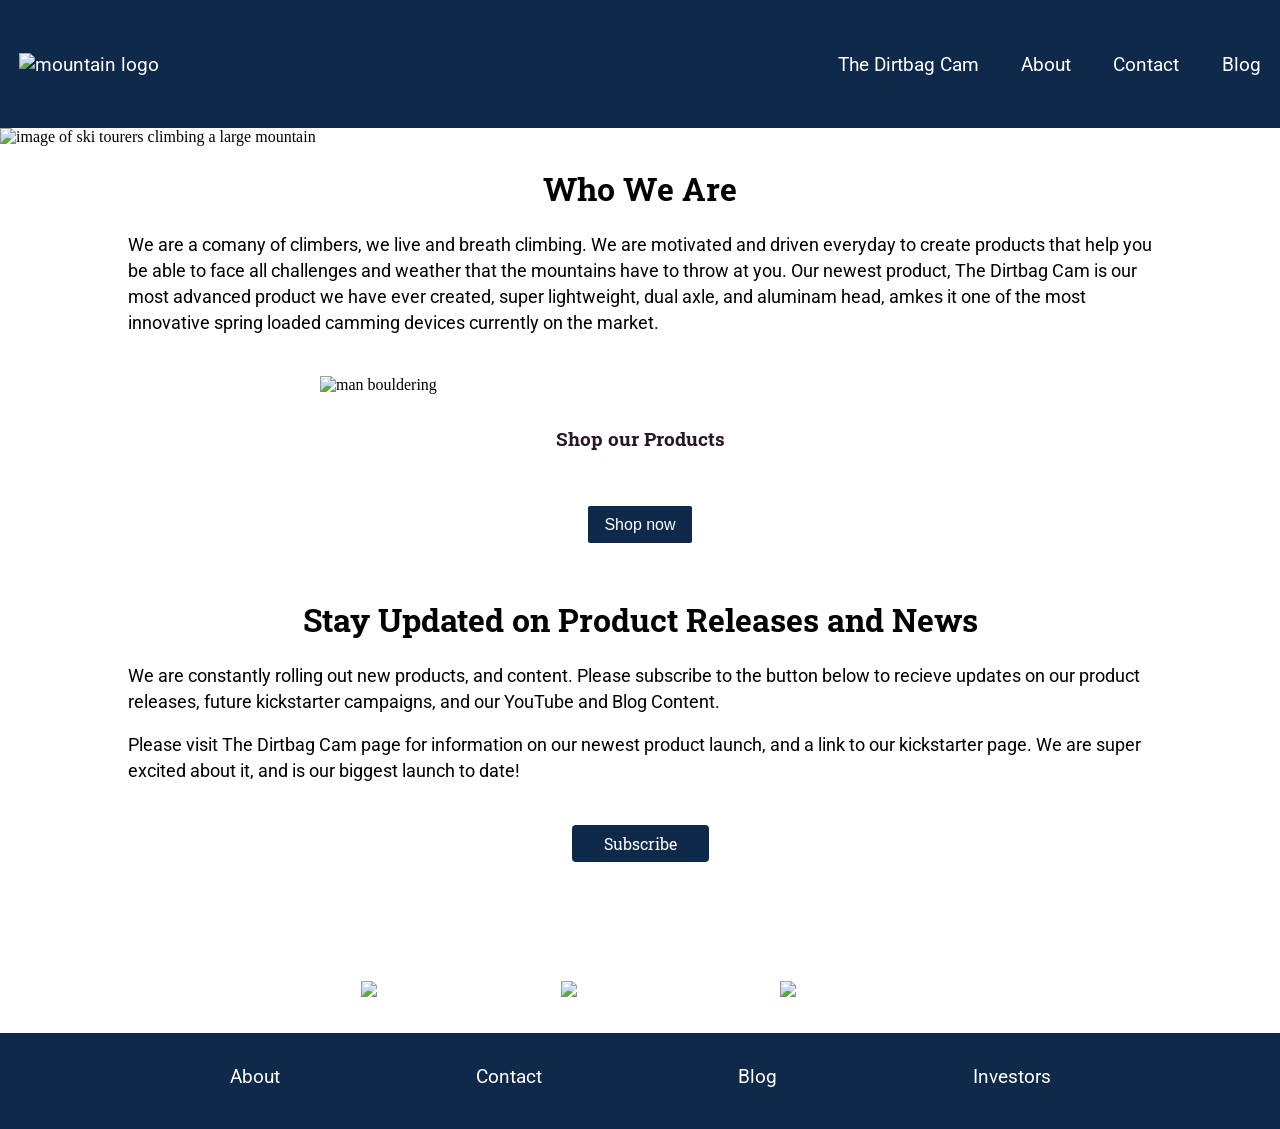
==== index.html @ a6dd9ecb "updated issues" ====
<!DOCTYPE html>
<html lang="en">
<head>
    <meta charset="UTF-8">
    <meta name="viewport" content="width=device-width, initial-scale=1.0">
    <meta http-equiv="X-UA-Compatible" content="ie=edge">
    <link rel="stylesheet" href="stylesheet.css" type="text/css">
    <link href="https://fonts.googleapis.com/css?family=Roboto|Roboto+Slab&display=swap" rel="stylesheet">
    <title>Dirtbag Climbing</title>
</head>
<body>
    <nav>
        <a href="index.html"><img class="logo" src="images/Dirtbag-Climbing-white.svg" alt="mountain logo"></a>
        <div class="nav-div">
            <a class="nav" href="cam.html">The Dirtbag Cam</a>
            <a class="nav" href="about.html">About</a>
            <a class="nav" href="contact.html">Contact</a>
            <a class="nav" href="blog.html">Blog</a>
        </div>
    </nav>
    <div class="home">
        <img src="images/ski-tour.jpg" alt="image of ski tourers climbing a large mountain">
    </div>
    <div class="about">
        <h1>Who We Are</h1>
        <p>We are a comany of climbers, we live and breath climbing. We are motivated and driven everyday to create products that help you be able to face all challenges and weather that the mountains have to throw at you. Our newest product, The Dirtbag Cam is our most advanced product we have ever created, super lightweight, dual axle, and aluminam head, amkes it one of the most innovative spring loaded camming devices currently on the market.</p>
    </div>
    <div class="home-main">
        <div class="home-sub">
            <img class="img-home" src="images/bouldering.jpg" alt="man bouldering">
            <div class="sub-sub">
                <h5>Shop our Products</h5>
                <a href="cam.html"><button class="subscribe-button">Shop now</button></a>
            </div>
        </div>
    </div>
    <div class="about">
        <h1>Stay Updated on Product Releases and News</h1>
        <p>We are constantly rolling out new products, and content. Please subscribe to the button below to recieve updates on our product releases, future kickstarter campaigns, and our YouTube and Blog Content.</p>
        <p>Please visit The Dirtbag Cam page for information on our newest product launch, and a link to our kickstarter page. We are super excited about it, and is our biggest launch to date!</p>
        <a href="#"><button class="cam-button">Subscribe</button></a>
    </div>
    <div class="footer-img">
        <a href="http://www.youtube.com"><img class="social-photo" src="images/youtube.png" alt="youtube logo"></a>
        <a href="http://www.instagram.com"><img class="social-photo" src="images/instagram.png" alt="instagram logo"></a>
        <a href="http://www.facebook.com"><img class="social-photo" src="images/facebook.png" alt="facebook logo"></a>
        </div>
        <footer>
            <a href="about.html">About</a>
            <a href="contact.html">Contact</a>
            <a href="blog.html">Blog</a>
            <a href="investors.html">Investors</a>
        </footer>    
    </html>
</body>
</html>
---- stylesheet.css ----
nav{
    background-color: #0e294a;
    height: 8rem;
    text-align: center;
    position: relative;
    display: flex;
    justify-content: space-between;
    align-items:center;
}
.nav{
    color: white; 
    font-family: 'Roboto', sans-serif;
    text-decoration: none;
    flex: 50%;
}
.logo{
    width:10rem;
    
}
a{
    color: white; 
    font-family: 'Roboto', sans-serif;
    text-decoration: none;
    padding-left: 1.2rem;
    padding-right: 1.2rem;
    font-size: 1.2rem;
}
a:hover{
    text-decoration: underline;
}
p{
    font-family: 'Roboto', sans-serif;
    font-size: 1rem;
    font-size: 1.1rem;
    line-height: 26px;
}
footer{
    background-color: #0e294a;
    height: 4rem;
    text-align: center;
    padding-top: 2rem;
}
.investors{
    margin: 2rem 5rem;
}
body{
    margin: 0;
    position: relative;
}
h2{
    text-align: center;
    font-family: 'Roboto Slab', serif;
    margin-bottom: .2rem;
    font-size: 30px;
}
.social-photo{
    width: 10%;
    height: 10%;
    margin: auto;
    padding: 1rem;
}
h1{
    font-family: 'Roboto Slab', serif;
    text-align: center;
}
hr{
    display: block;
    margin: 0 auto;
}
.careers{
    margin: 2rem 5rem;
}
.contact{
    font-family: 'Roboto Slab', serif;
    margin-bottom: .2rem;
    font-size: 30px;
}
.investor-button{
    background-color: #0e294a;
    padding: .5rem 2rem;
    text-decoration: none;
    font-family: 'Roboto Slab', serif;
    color: white;
    font-size: 16px;
    margin: auto;
    display: block;
    border-radius: 4px;
    border: none;
}
.footer-img{
    display: block;
    margin: 0 auto;
    text-align: center;
    margin-bottom: .8rem;
}
footer a{
    margin-top: 2rem;
}
.investor-img{
    width: 100%;
}
.cam{
    margin: 1rem 4rem;
}
.cam-intro{
    text-align: center;
}
.cam-button{
    background-color: #0e294a;
    padding: .5rem 2rem;
    text-decoration: none;
    font-family: 'Roboto Slab', serif;
    color: white;
    font-size: 16px;
    margin: auto;
    display: block;
    border-radius: 4px;
    border: none;
    margin-bottom: 2rem;
}
.tommy{
    display: block;
    width: 70%;
    margin: 0 auto;
}
.honold{
    width: 100%;
}
.about-img{
    width: 100%;
}
.intro-button{
    padding: .5rem 1.5rem;
    text-align: center;
    background-color: #113356;
    text-decoration: none;
    font-family: 'Roboto Slab', serif;
    color: white;
    border-radius: 4px;
    border: none;
    margin-left: 1rem;
    margin-right: 1rem;
}
.intro{
    display: block;
    text-align: center;
    margin: 0 auto;
}
.about{
    margin-left: 4rem;
    margin-right: 4rem;
    margin-bottom: 2.5rem;
}
h3{
    color: #0e294a;
    font-size: 1.5rem;
    font-family: 'Roboto Slab', serif;
}
.about-color{
    background-color: #291528;
    height: 10rem;
    width: 100%;
}
h4{
    color: white;
    text-align: center;
    font-family: 'Roboto Slab', serif;
    margin: 0;
    padding-top: 1rem;
}
.color{
    color: white;
    margin: 0;
    padding-top: .8rem;
}
.our-team{
    display: flex;
}
.sub-team{
    flex: 50%;
    margin-left: 2rem;
    margin-right: 2rem;
    margin-top: 2rem;
}
img{
    width: 100%;
}
h5{
    font-family: 'Roboto Slab', serif;
    font-size: 1.2rem;
    color: #291528;
    text-align: center;
}
h6{
    font-family: 'Roboto Slab', serif;
    font-size: 1rem;
}
.subscribe-button{
    background-color: #0e294a;
    color: white;
    text-align: center;
    font-size: 16px;
    border: none;
    border-radius: 2px;
    padding: .6rem 1rem;
    display: block;
    margin: 0 auto;
    text-align: center;
}
.form-button{
    background-color: #0e294a;
    color: white;
    font-family: 'Roboto', sans-serif;
    border: none;
    border-radius: 2px; 
    padding: .3rem 1rem;
}
label{
    font-family: 'Roboto', sans-serif;
    font-size: 1rem;
}
.contact-sub{
    margin-left: 4rem;
    margin-right: 4rem;
}
.contact{
    font-size: 2.5rem;
    text-align: center;
}
.line{
    margin-left: 4rem;
    margin-right: 4rem;
}
label{
    display: block;
    font-size: 1rem;
    font-family: 'Roboto', sans-serif;
}
form{
    margin-left: 4rem;
    margin-right: 4rem;
}
.intro-sub{
    margin: 0 auto;
    display: block;
}
.img-home{
    width: 50%;
    display: block;
    margin: 0 auto;
}
input[type=text]{
    border: #0e294a 5px;
    font-family: 'Roboto', sans-serif;
}
input[type=submit]{
    background-color: #0e294a;
    font-family: 'Roboto', sans-serif;
    text-decoration: none;
    display: block;
    padding: .3rem 1rem;
    color: white;
    border: none;
    margin-top: .5rem;
    text-align: center;
    margin: 0 auto;
    padding-bottom: 1rem;
}
input[type=reset]{
    background-color: #0e294a;
    font-family: 'Roboto', sans-serif;
    text-decoration: none;
    display: block;
    padding: .3rem 1rem;
    color: white;
    border: none;
    margin-top: .5rem;
    text-align: center;
    margin: 0 auto;
}
.home-sub{
    position: relative;
}
.sub-sub{
    margin-bottom: 2rem;
}
h2{
    font-family: 'Roboto Slab', serif;
}
.contact-form{
    text-align: center;
}
input textarea{
    width: 100%;
}
@media (max-width: 650px){
    .logo{
        left: -31rem;
    }
    .nav{
        font-size: .8rem;
        margin-right: .3rem;
        margin-left: .3rem;
    }
}
@media (min-width: 800px){
    .intro-sub{
        top: 22rem;
        right: 3rem;
    }
}
@media (min-width: 900px){
    .intro-sub{
        top: 22rem;
        right: 6rem;
    }
}
@media (min-width: 1000px){
    .investors{
        margin: 3rem 6rem;
        line-height: 29px;
    }
    .sub-team{
        flex: 50%;
        margin-left: 4rem;
        margin-right: 4rem;
        margin-top: 2rem;
    }
    .careers{
        margin: 3rem 6rem;
        line-height: 29px;
    }
    footer a{
        padding-left: 6rem;
        padding-right: 6rem;
    }
    .social-photo{
        width: 8%;
        height: 8%;
    }
    .contact-sub{
        margin-left: 10rem;
        margin-right: 10rem;
    }
    .line{
        margin-left: 8rem;
        margin-right: 8rem;
    }
    .intro-sub{
        top: 26rem;
        right: 7rem;
    }
    .about{
        margin-left: 8rem;
        margin-right: 8rem;
    }
    .our-team{
        margin-left: 8rem;
        margin-right: 8rem;
    }
    form{
        margin-left: 6rem;
        margin-right: 6rem;
    }
    .about-color{
        height: 13rem;
        padding-top: 1.5rem;
    }
}
@media (min-width: 1200px){
    .investors{
        margin: 4rem 6rem;
        line-height: 32px;
    }
    .careers{
        margin: 4rem 6rem;
        line-height: 32px;
    }
    .investor-button{
        padding: 1rem 4rem;
    }
    .social-photo{
        width: 6%;
        height: 6%;
    }
    .about-color{
        height: 15rem;
        padding-top: 2rem;
    }
    .intro-sub{
        top: 32rem;
        right: 15rem;
    }
    .cam{
        margin-left: 6rem;
        margin-right: 6rem;
    }
    .contact-form{
        margin-left: 6rem;
        margin-right: 6rem;
    }
    h3{
        font-size: 3.5rem;
        margin-left: 12rem;
        margin-right: 12rem;
    }
    .intro-button{
        padding: 1rem 4.5rem;
        margin-right: 1rem;
        margin-left: 3rem;
        font-size: 1.2rem;
    }
    input[type=submit]{
        padding: .5rem 1.2rem
    }
    input[type=reset]{
        padding: .5rem 1.2rem
    }
    .footer-img{
        margin-top: 3rem;
    }
}
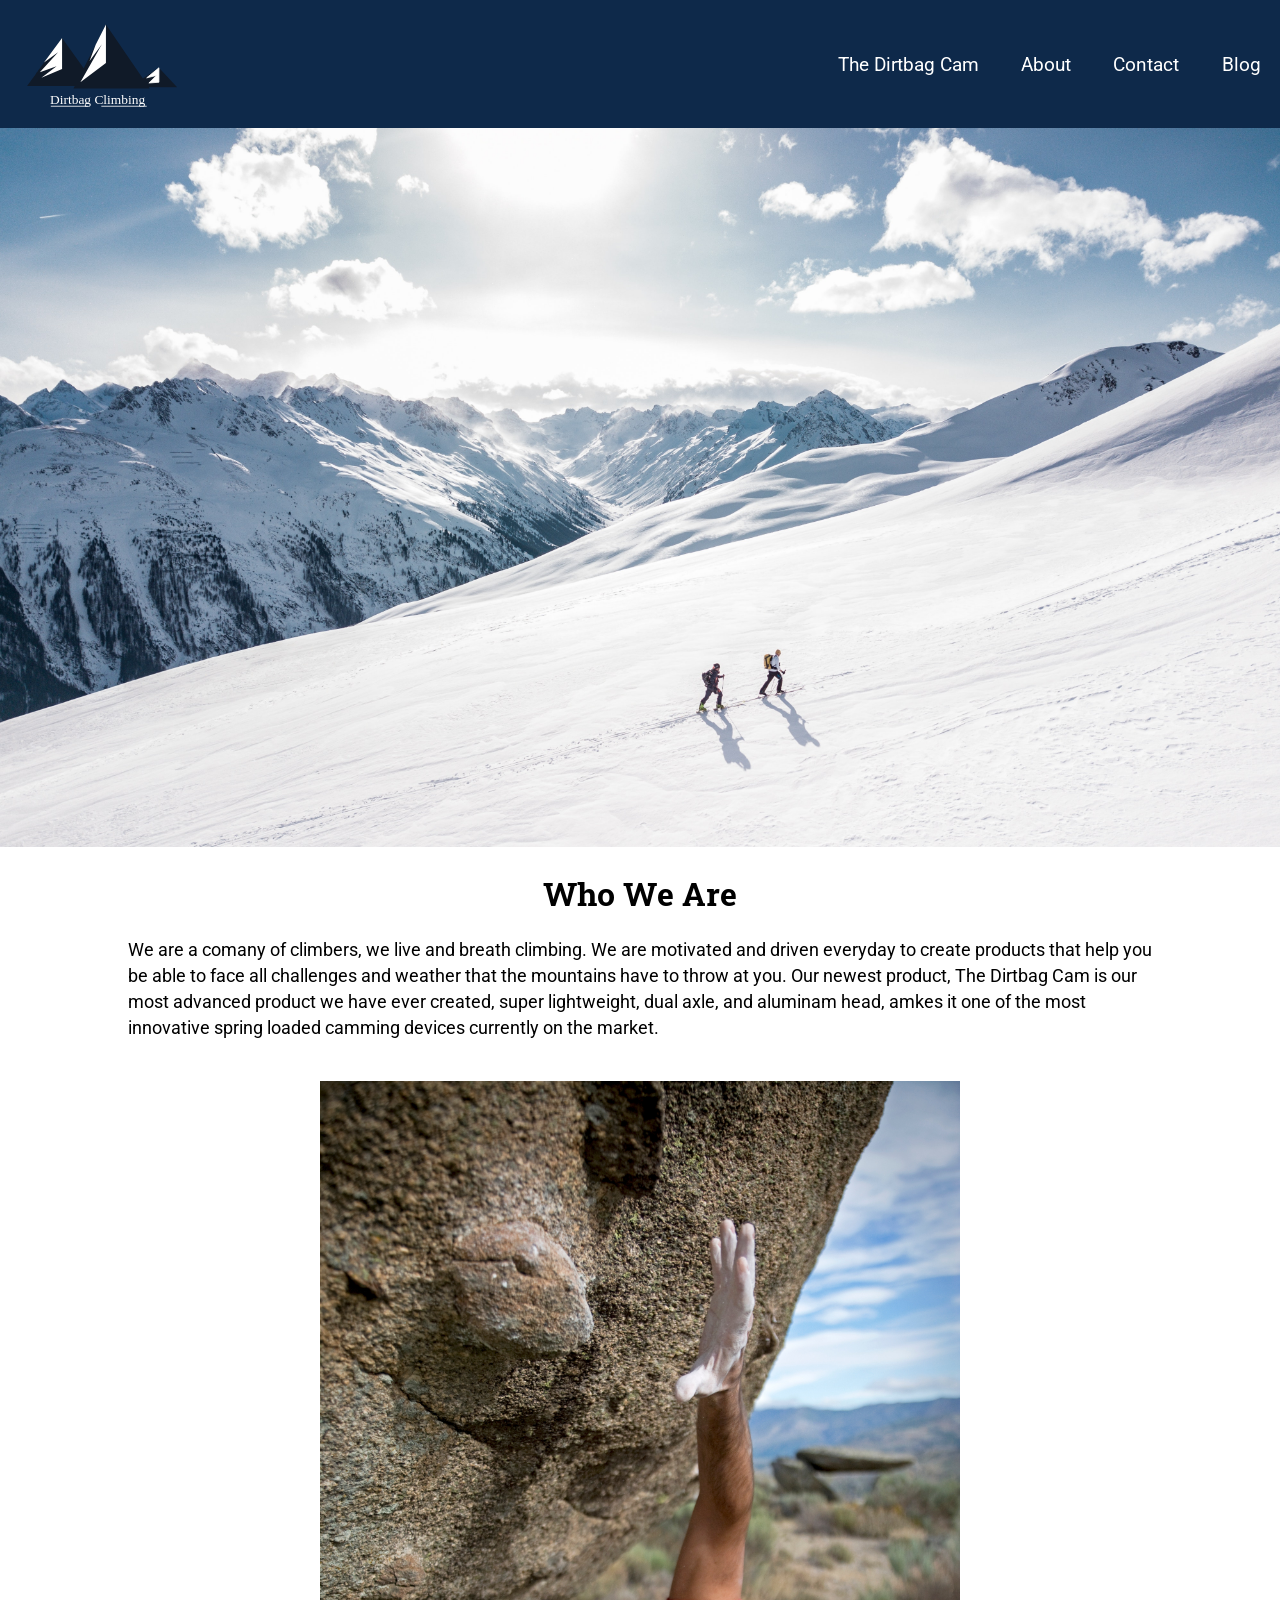
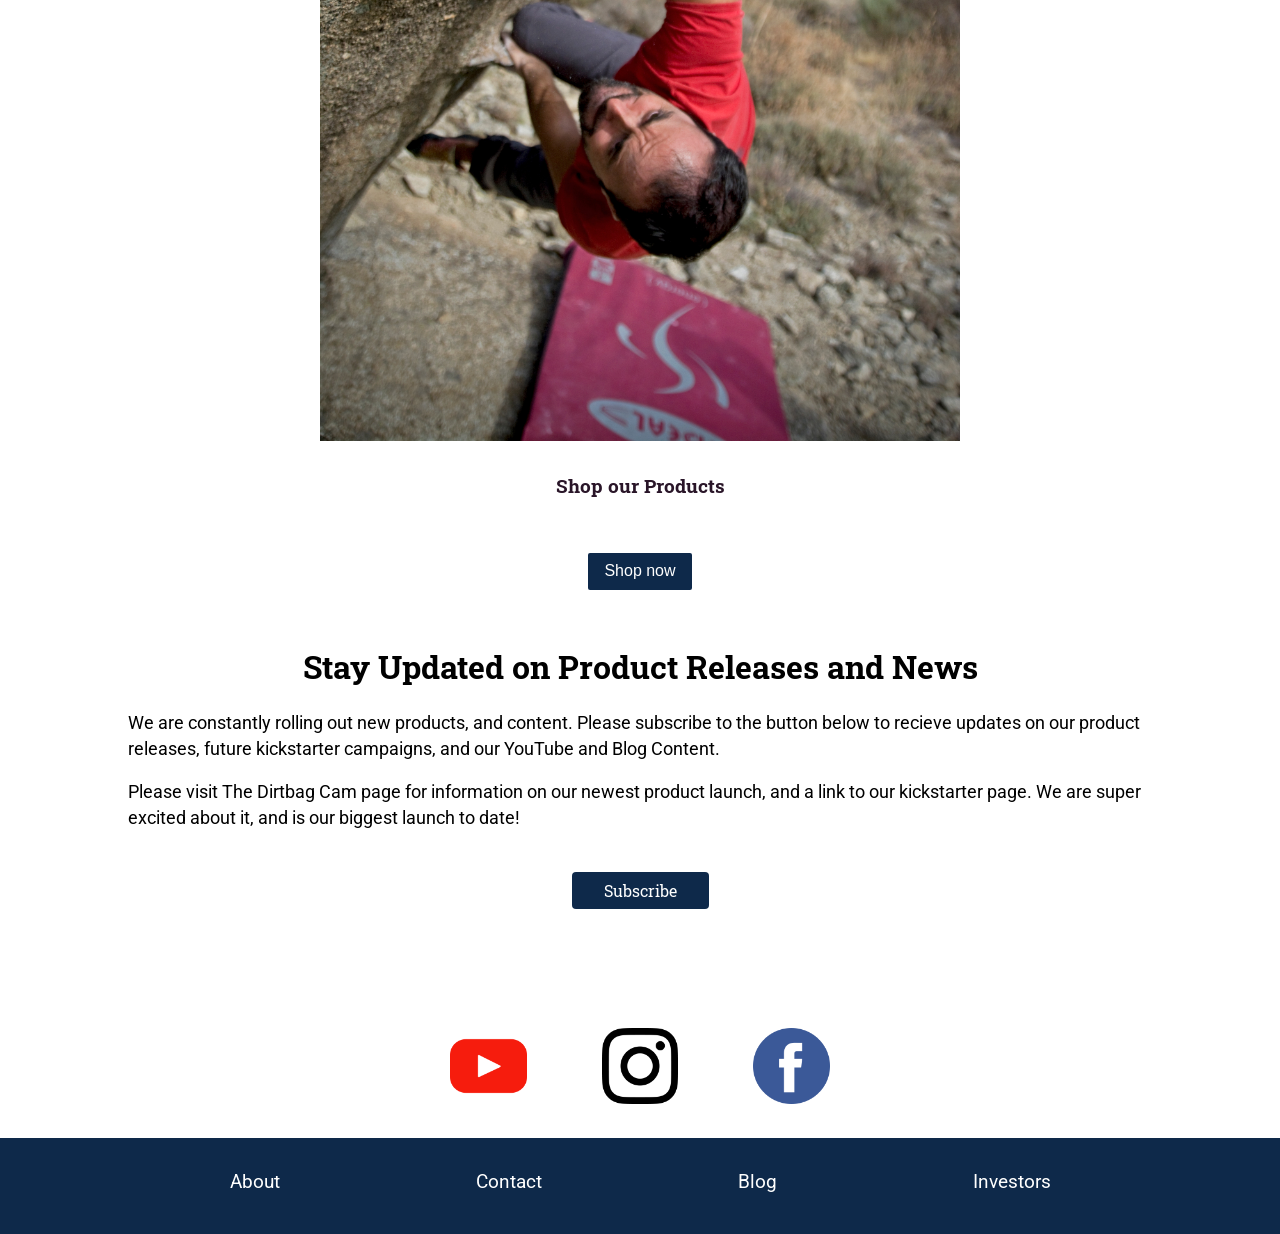
==== commit 5534480e: "updated images path" ====
--- a/index.html
+++ b/index.html
@@ -10,7 +10,7 @@
 </head>
 <body>
     <nav>
-        <a href="index.html"><img class="logo" src="images/Dirtbag-Climbing-white.svg" alt="mountain logo"></a>
+        <a href="index.html"><img class="logo" src="Images/Dirtbag-Climbing-white.svg" alt="mountain logo"></a>
         <div class="nav-div">
             <a class="nav" href="cam.html">The Dirtbag Cam</a>
             <a class="nav" href="about.html">About</a>
@@ -19,7 +19,7 @@
         </div>
     </nav>
     <div class="home">
-        <img src="images/ski-tour.jpg" alt="image of ski tourers climbing a large mountain">
+        <img src="Images/ski-tour.jpg" alt="image of ski tourers climbing a large mountain">
     </div>
     <div class="about">
         <h1>Who We Are</h1>
@@ -27,7 +27,7 @@
     </div>
     <div class="home-main">
         <div class="home-sub">
-            <img class="img-home" src="images/bouldering.jpg" alt="man bouldering">
+            <img class="img-home" src="Images/bouldering.jpg" alt="man bouldering">
             <div class="sub-sub">
                 <h5>Shop our Products</h5>
                 <a href="cam.html"><button class="subscribe-button">Shop now</button></a>
@@ -41,9 +41,9 @@
         <a href="#"><button class="cam-button">Subscribe</button></a>
     </div>
     <div class="footer-img">
-        <a href="http://www.youtube.com"><img class="social-photo" src="images/youtube.png" alt="youtube logo"></a>
-        <a href="http://www.instagram.com"><img class="social-photo" src="images/instagram.png" alt="instagram logo"></a>
-        <a href="http://www.facebook.com"><img class="social-photo" src="images/facebook.png" alt="facebook logo"></a>
+        <a href="http://www.youtube.com"><img class="social-photo" src="Images/youtube.png" alt="youtube logo"></a>
+        <a href="http://www.instagram.com"><img class="social-photo" src="Images/instagram.png" alt="instagram logo"></a>
+        <a href="http://www.facebook.com"><img class="social-photo" src="Images/facebook.png" alt="facebook logo"></a>
         </div>
         <footer>
             <a href="about.html">About</a>
